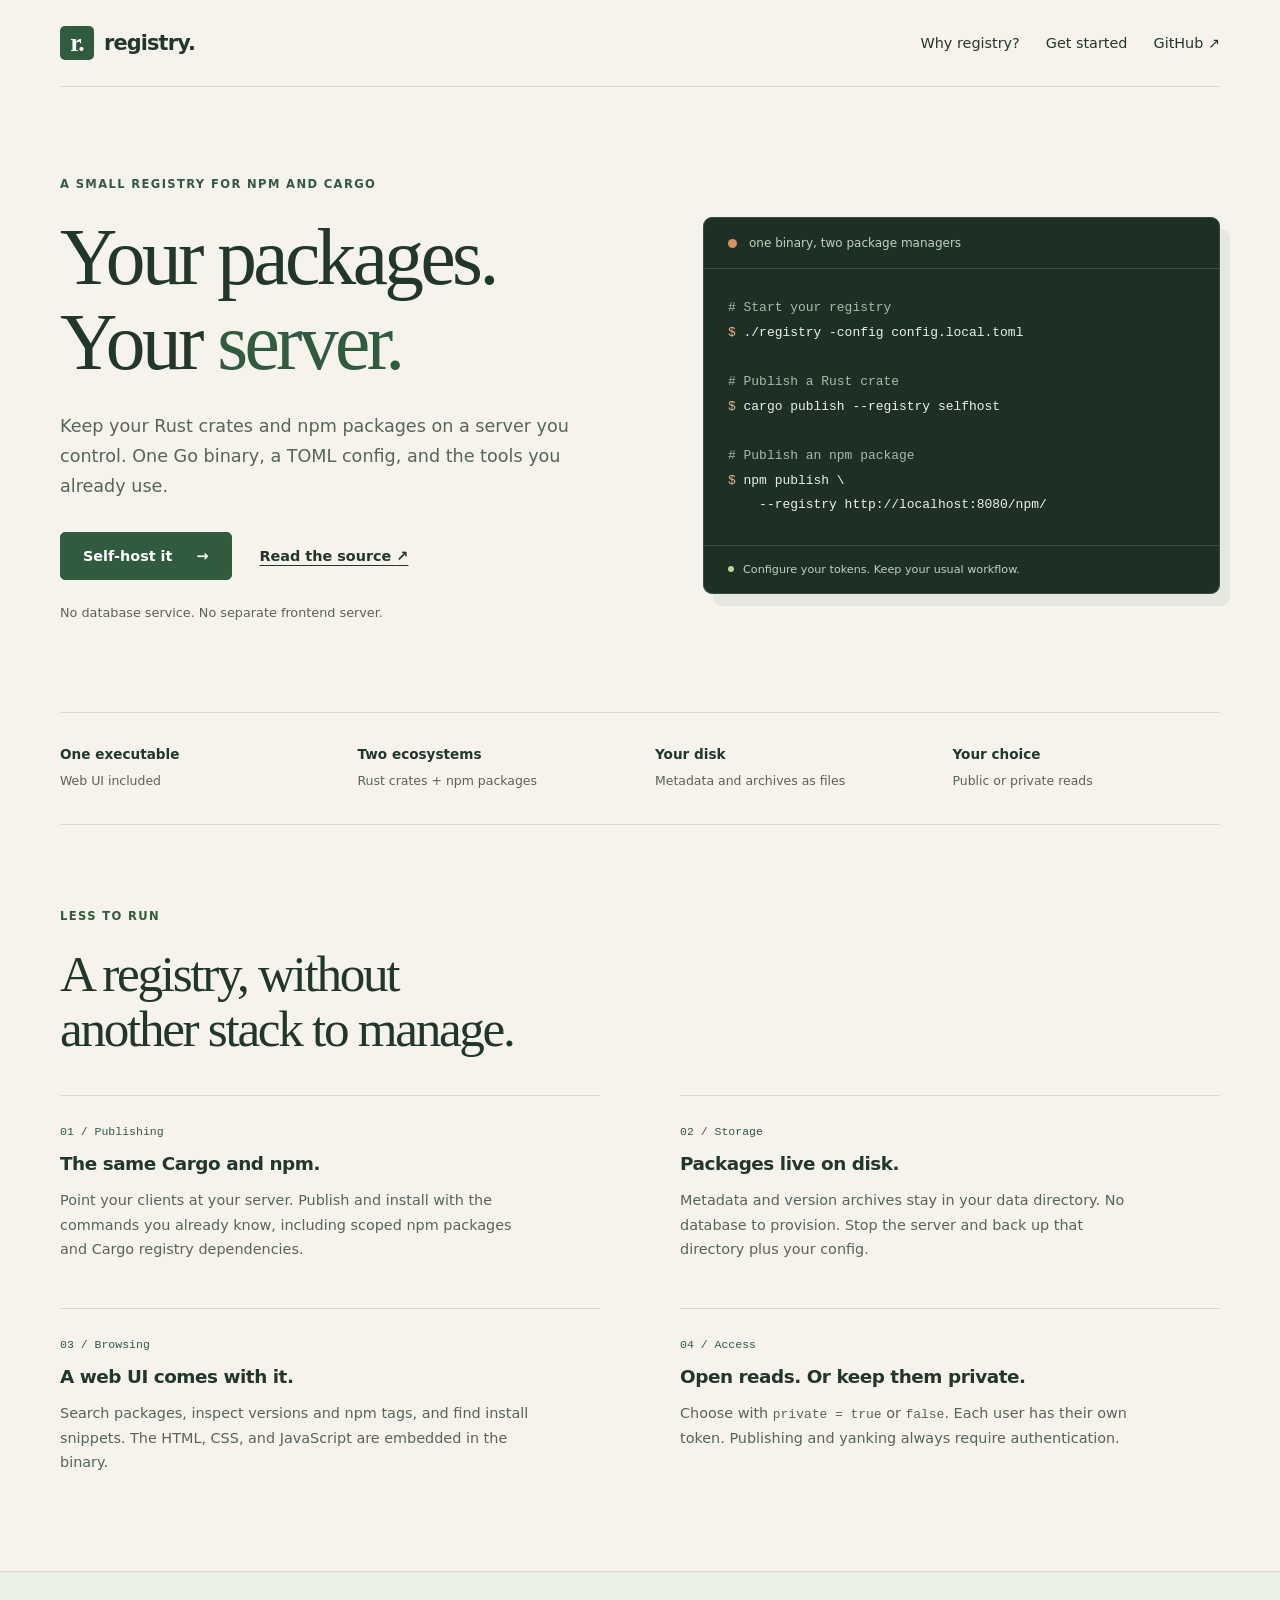
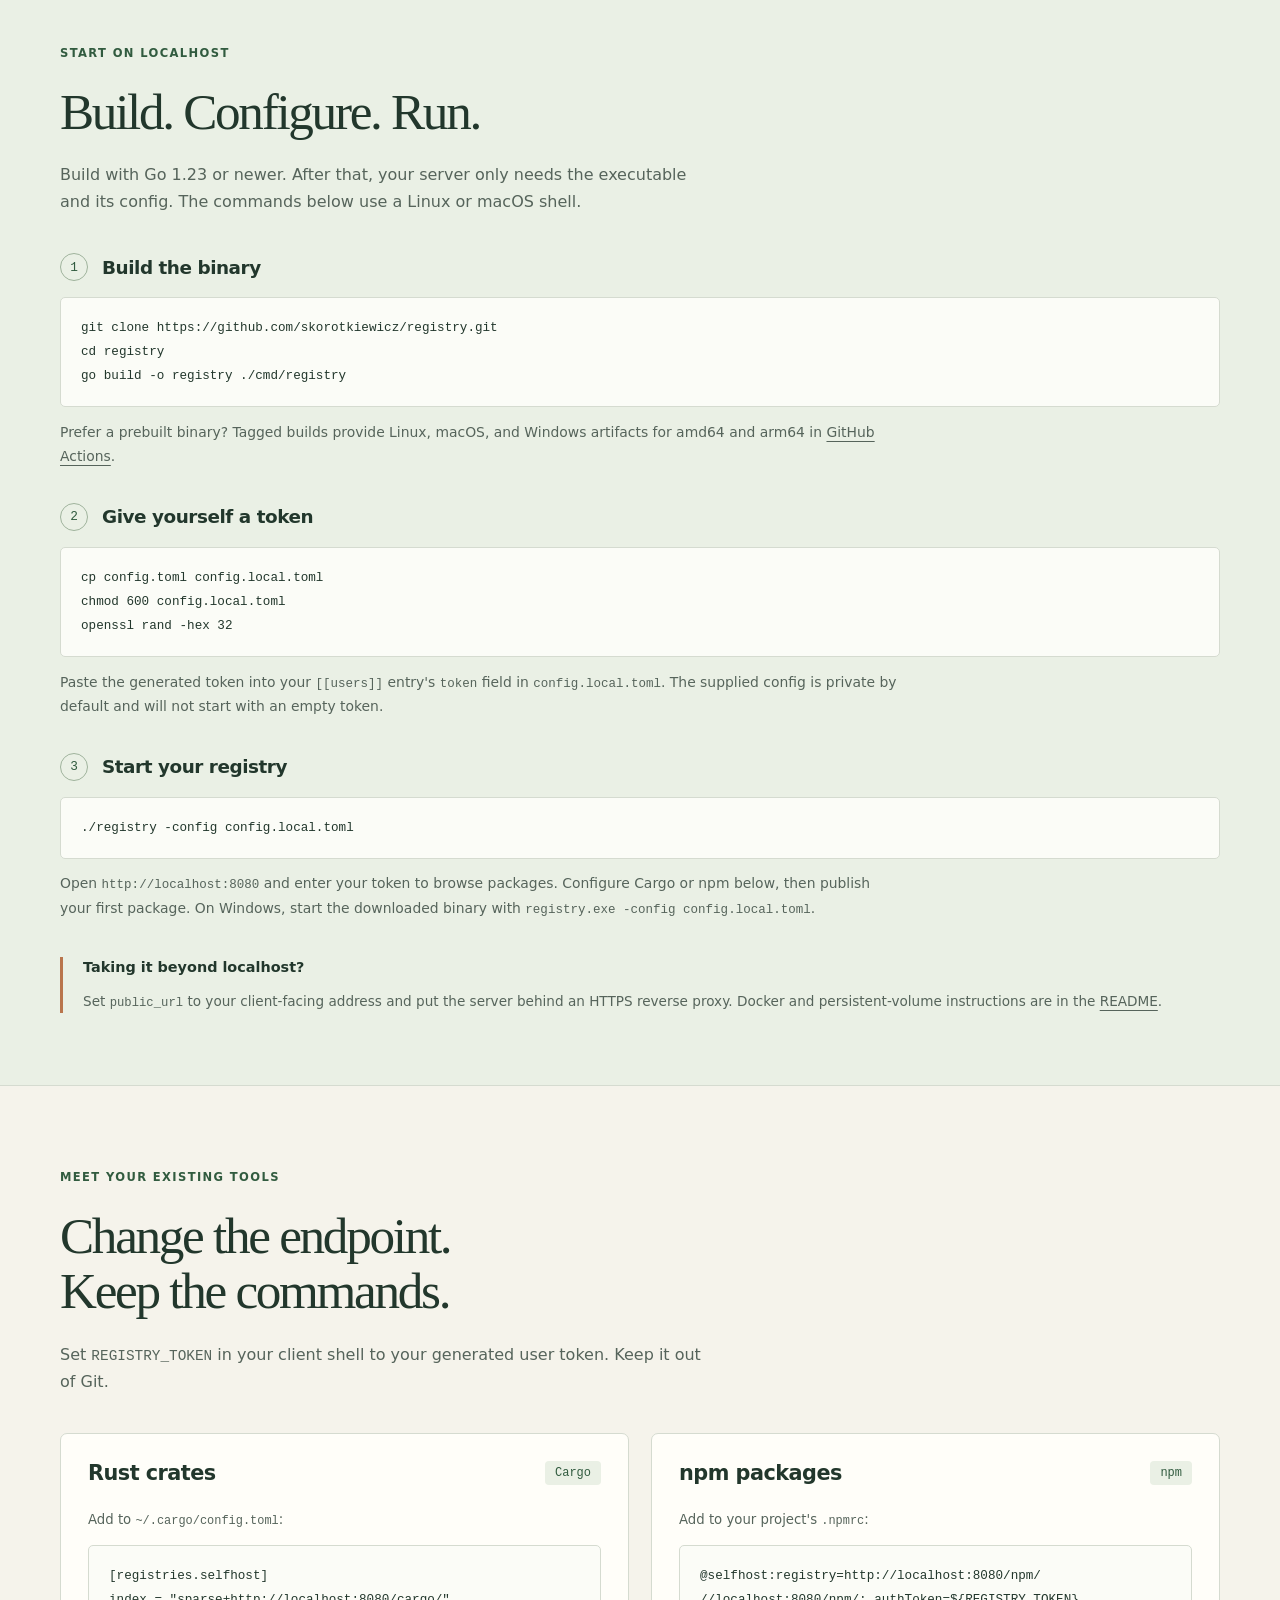
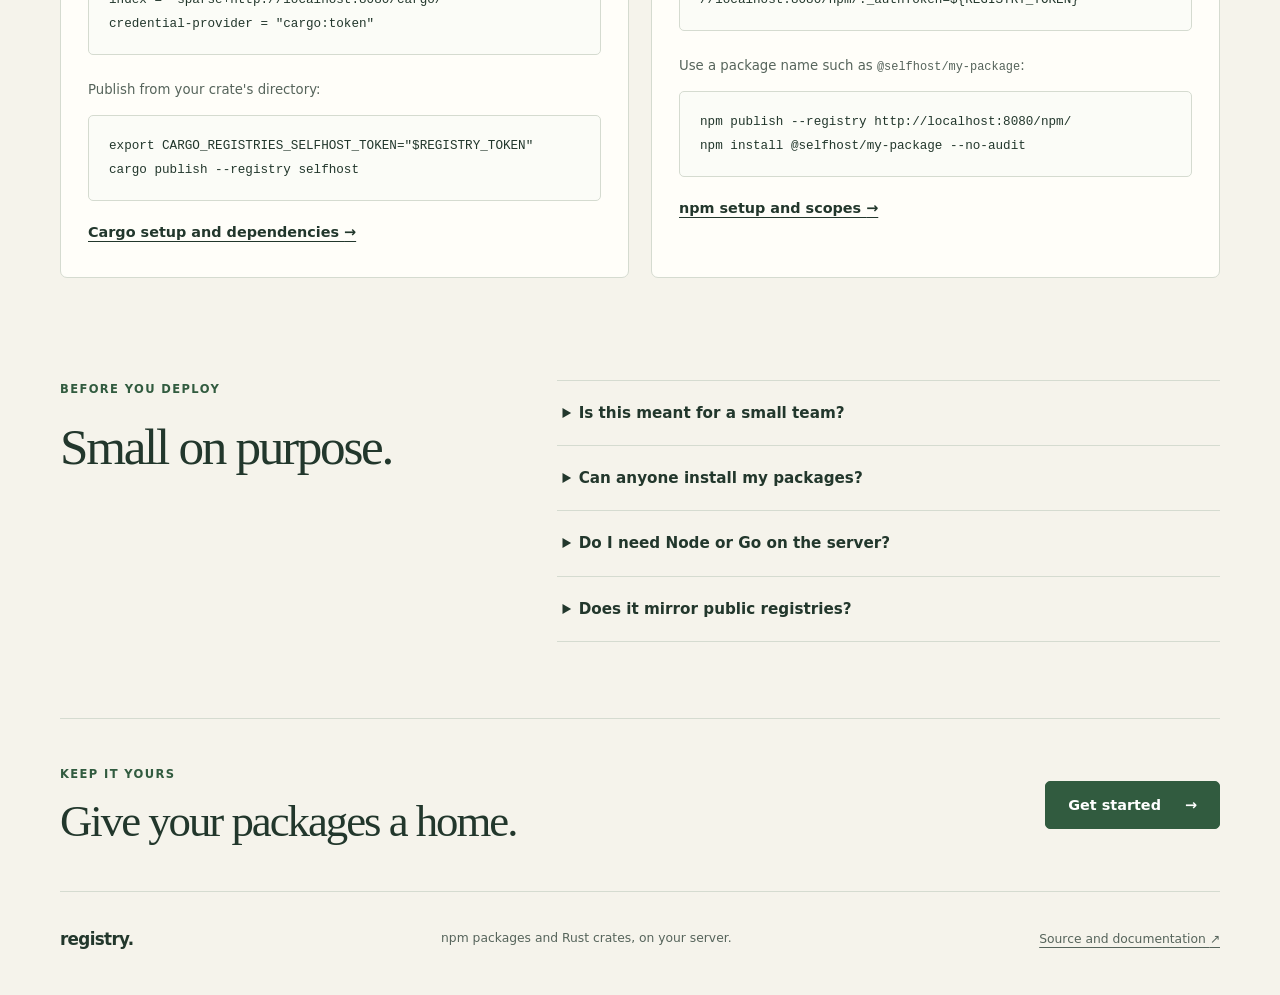
==== docs/index.html @ 7a724ca5 "Add documentation website Create a static HTML/CSS site for the registry project with a hero section" ====
<!doctype html>
<html lang="en">
<head>
  <meta charset="utf-8">
  <meta name="viewport" content="width=device-width, initial-scale=1">
  <meta name="description" content="Self-host Rust crates and npm packages with one Go binary. Use Cargo and npm, configure individual tokens, and browse your packages in the included web UI.">
  <meta name="theme-color" content="#f5f3eb">
  <title>registry. | Your packages, your server</title>
  <link rel="stylesheet" href="style.css">
</head>
<body>
  <a class="skip-link" href="#main">Skip to content</a>
  <header class="site-header wrap">
    <a class="wordmark" href="./" aria-label="Registry home"><span class="logo" aria-hidden="true">r.</span>registry.</a>
    <nav aria-label="Main navigation">
      <a href="#features">Why registry?</a>
      <a href="#start">Get started</a>
      <a href="https://github.com/skorotkiewicz/registry">GitHub <span aria-hidden="true">↗</span></a>
    </nav>
  </header>

  <main id="main">
    <section class="hero wrap" aria-labelledby="hero-title">
      <div class="hero-copy">
        <p class="eyebrow">A small registry for npm and Cargo</p>
        <h1 id="hero-title">Your packages.<br>Your <span>server.</span></h1>
        <p class="lead">Keep your Rust crates and npm packages on a server you control. One Go binary, a TOML config, and the tools you already use.</p>
        <div class="actions">
          <a class="button" href="#start">Self-host it <span aria-hidden="true">→</span></a>
          <a class="text-link" href="https://github.com/skorotkiewicz/registry">Read the source <span aria-hidden="true">↗</span></a>
        </div>
        <p class="hero-note">No database service. No separate frontend server.</p>
      </div>
      <div class="terminal" aria-label="Example registry startup and publish commands">
        <div class="terminal-bar"><span class="terminal-dot" aria-hidden="true"></span><span>one binary, two package managers</span></div>
        <pre><code><span class="comment"># Start your registry</span>
<span class="prompt">$</span> ./registry -config config.local.toml

<span class="comment"># Publish a Rust crate</span>
<span class="prompt">$</span> cargo publish --registry selfhost

<span class="comment"># Publish an npm package</span>
<span class="prompt">$</span> npm publish \
    --registry http://localhost:8080/npm/</code></pre>
        <div class="terminal-footer"><span class="status-dot" aria-hidden="true"></span>Configure your tokens. Keep your usual workflow.</div>
      </div>
    </section>

    <div class="facts wrap" aria-label="At a glance">
      <p><strong>One executable</strong><span>Web UI included</span></p>
      <p><strong>Two ecosystems</strong><span>Rust crates + npm packages</span></p>
      <p><strong>Your disk</strong><span>Metadata and archives as files</span></p>
      <p><strong>Your choice</strong><span>Public or private reads</span></p>
    </div>

    <section id="features" class="section wrap" aria-labelledby="features-title">
      <div class="section-heading">
        <p class="eyebrow">Less to run</p>
        <h2 id="features-title">A registry, without<br>another stack to manage.</h2>
      </div>
      <div class="feature-grid">
        <article>
          <span class="feature-label">01 / Publishing</span>
          <h3>The same Cargo and npm.</h3>
          <p>Point your clients at your server. Publish and install with the commands you already know, including scoped npm packages and Cargo registry dependencies.</p>
        </article>
        <article>
          <span class="feature-label">02 / Storage</span>
          <h3>Packages live on disk.</h3>
          <p>Metadata and version archives stay in your data directory. No database to provision. Stop the server and back up that directory plus your config.</p>
        </article>
        <article>
          <span class="feature-label">03 / Browsing</span>
          <h3>A web UI comes with it.</h3>
          <p>Search packages, inspect versions and npm tags, and find install snippets. The HTML, CSS, and JavaScript are embedded in the binary.</p>
        </article>
        <article>
          <span class="feature-label">04 / Access</span>
          <h3>Open reads. Or keep them private.</h3>
          <p>Choose with <code>private = true</code> or <code>false</code>. Each user has their own token. Publishing and yanking always require authentication.</p>
        </article>
      </div>
    </section>

    <section id="start" class="start-section" aria-labelledby="start-title">
      <div class="wrap">
        <div class="section-heading">
          <p class="eyebrow">Start on localhost</p>
          <h2 id="start-title">Build. Configure. Run.</h2>
          <p>Build with Go 1.23 or newer. After that, your server only needs the executable and its config. The commands below use a Linux or macOS shell.</p>
        </div>
        <ol class="steps">
          <li>
            <div class="step-heading"><span aria-hidden="true">1</span><h3>Build the binary</h3></div>
            <pre><code>git clone https://github.com/skorotkiewicz/registry.git
cd registry
go build -o registry ./cmd/registry</code></pre>
            <p>Prefer a prebuilt binary? Tagged builds provide Linux, macOS, and Windows artifacts for amd64 and arm64 in <a href="https://github.com/skorotkiewicz/registry/actions/workflows/build.yml">GitHub Actions</a>.</p>
          </li>
          <li>
            <div class="step-heading"><span aria-hidden="true">2</span><h3>Give yourself a token</h3></div>
            <pre><code>cp config.toml config.local.toml
chmod 600 config.local.toml
openssl rand -hex 32</code></pre>
            <p>Paste the generated token into your <code>[[users]]</code> entry's <code>token</code> field in <code>config.local.toml</code>. The supplied config is private by default and will not start with an empty token.</p>
          </li>
          <li>
            <div class="step-heading"><span aria-hidden="true">3</span><h3>Start your registry</h3></div>
            <pre><code>./registry -config config.local.toml</code></pre>
            <p>Open <code>http://localhost:8080</code> and enter your token to browse packages. Configure Cargo or npm below, then publish your first package. On Windows, start the downloaded binary with <code>registry.exe -config config.local.toml</code>.</p>
          </li>
        </ol>
        <aside class="hosting-note">
          <strong>Taking it beyond localhost?</strong>
          <p>Set <code>public_url</code> to your client-facing address and put the server behind an HTTPS reverse proxy. Docker and persistent-volume instructions are in the <a href="https://github.com/skorotkiewicz/registry#docker">README</a>.</p>
        </aside>
      </div>
    </section>

    <section class="section wrap" aria-labelledby="clients-title">
      <div class="section-heading">
        <p class="eyebrow">Meet your existing tools</p>
        <h2 id="clients-title">Change the endpoint.<br>Keep the commands.</h2>
        <p>Set <code>REGISTRY_TOKEN</code> in your client shell to your generated user token. Keep it out of Git.</p>
      </div>
      <div class="client-grid">
        <article class="client">
          <div class="client-heading"><h3>Rust crates</h3><span class="pill">Cargo</span></div>
          <p>Add to <code>~/.cargo/config.toml</code>:</p>
          <pre><code>[registries.selfhost]
index = "sparse+http://localhost:8080/cargo/"
credential-provider = "cargo:token"</code></pre>
          <p>Publish from your crate's directory:</p>
          <pre><code>export CARGO_REGISTRIES_SELFHOST_TOKEN="$REGISTRY_TOKEN"
cargo publish --registry selfhost</code></pre>
          <a class="text-link" href="https://github.com/skorotkiewicz/registry#cargo">Cargo setup and dependencies <span aria-hidden="true">→</span></a>
        </article>
        <article class="client">
          <div class="client-heading"><h3>npm packages</h3><span class="pill">npm</span></div>
          <p>Add to your project's <code>.npmrc</code>:</p>
          <pre><code>@selfhost:registry=http://localhost:8080/npm/
//localhost:8080/npm/:_authToken=${REGISTRY_TOKEN}</code></pre>
          <p>Use a package name such as <code>@selfhost/my-package</code>:</p>
          <pre><code>npm publish --registry http://localhost:8080/npm/
npm install @selfhost/my-package --no-audit</code></pre>
          <a class="text-link" href="https://github.com/skorotkiewicz/registry#npm">npm setup and scopes <span aria-hidden="true">→</span></a>
        </article>
      </div>
    </section>

    <section class="faq-section wrap" aria-labelledby="faq-title">
      <div class="section-heading">
        <p class="eyebrow">Before you deploy</p>
        <h2 id="faq-title">Small on purpose.</h2>
      </div>
      <div class="faq">
        <details>
          <summary>Is this meant for a small team?</summary>
          <p>Yes. It runs as one process with disk storage and a shared request lock. It is built for individuals and small teams, not high-throughput public hosting. All configured users have the same publishing permissions, so give tokens only to people you trust.</p>
        </details>
        <details>
          <summary>Can anyone install my packages?</summary>
          <p>With <code>private = false</code>, anyone can browse and download. With <code>private = true</code>, readers need a configured user's token. Both modes require a token for publishing and yanking.</p>
        </details>
        <details>
          <summary>Do I need Node or Go on the server?</summary>
          <p>No. Go is needed only if you build from source. The compiled executable includes the web UI. Cargo and npm are needed on the machines that publish or install packages, not on the registry server.</p>
        </details>
        <details>
          <summary>Does it mirror public registries?</summary>
          <p>No. It hosts packages you publish yourself. There is no upstream proxy, user registration, npm audit service, or per-package ownership system. The <a href="https://github.com/skorotkiewicz/registry#storage-and-limits">README lists the supported behavior and limits</a>.</p>
        </details>
      </div>
    </section>

    <section class="closing wrap" aria-labelledby="closing-title">
      <div><p class="eyebrow">Keep it yours</p><h2 id="closing-title">Give your packages a home.</h2></div>
      <a class="button" href="#start">Get started <span aria-hidden="true">→</span></a>
    </section>
  </main>

  <footer class="site-footer wrap">
    <a class="wordmark" href="./">registry.</a>
    <p>npm packages and Rust crates, on your server.</p>
    <a href="https://github.com/skorotkiewicz/registry">Source and documentation <span aria-hidden="true">↗</span></a>
  </footer>
</body>
</html>
---- docs/style.css ----
:root {
  color-scheme: light;
  --paper: #f5f3eb;
  --ink: #22372c;
  --muted: #56645b;
  --line: #d5dbd0;
  --green: #315b3f;
  --orange: #a94722;
  font-family: system-ui, -apple-system, sans-serif;
  color: var(--ink);
  background: var(--paper);
}
* { box-sizing: border-box; }
body { margin: 0; }
a { color: inherit; text-underline-offset: 4px; }
a:hover { color: var(--orange); }
a:focus-visible, summary:focus-visible { outline: 3px solid var(--orange); outline-offset: 5px; }
.wrap { width: min(1160px, calc(100% - 64px)); margin-inline: auto; }
.skip-link { position: absolute; left: 16px; top: -100px; padding: 14px; background: var(--paper); z-index: 2; }
.skip-link:focus { top: 16px; }
.site-header { display: flex; justify-content: space-between; align-items: center; gap: 24px; padding-block: 26px; border-bottom: 1px solid var(--line); }
.wordmark { display: inline-flex; align-items: center; gap: 10px; font-weight: 750; font-size: 1.3rem; letter-spacing: -0.04em; text-decoration: none; }
.logo { display: grid; place-items: center; width: 34px; height: 34px; background: var(--green); color: white; border-radius: 5px; font-family: Georgia, serif; font-size: 1.6rem; }
nav { display: flex; flex-wrap: wrap; gap: 26px; font-size: 0.9rem; }
nav a { padding-block: 8px; text-decoration: none; }
.hero { display: grid; grid-template-columns: 1.12fr 1fr; align-items: center; gap: 64px; padding-block: 88px 76px; }
.eyebrow { color: var(--green); font-size: 0.72rem; text-transform: uppercase; letter-spacing: 0.12em; font-weight: 700; margin: 0 0 20px; }
h1, h2 { font-family: Georgia, 'Times New Roman', serif; font-weight: 400; letter-spacing: -0.045em; line-height: 1.08; }
h1 { font-size: clamp(3.5rem, 6.2vw, 5.5rem); margin: 0 0 26px; }
h1 span { color: var(--green); }
h2 { font-size: clamp(2.2rem, 4vw, 3.4rem); margin: 0 0 22px; }
h3 { font-size: 1.15rem; letter-spacing: -0.025em; margin: 14px 0; }
p { line-height: 1.7; }
.lead { color: var(--muted); font-size: 1.1rem; max-width: 510px; }
.actions { display: flex; align-items: center; flex-wrap: wrap; gap: 28px; margin-top: 30px; }
.button { display: inline-flex; gap: 24px; align-items: center; justify-content: center; background: var(--green); color: white; border: 1px solid var(--green); border-radius: 5px; min-height: 48px; padding: 13px 22px; text-decoration: none; font-weight: 600; font-size: 0.9rem; }
.button:hover { background: #254831; color: white; }
.text-link { font-size: 0.9rem; font-weight: 600; }
.hero-note { color: var(--muted); font-size: 0.8rem; margin-top: 22px; }
.terminal { min-width: 0; border: 1px solid #344d3e; border-radius: 9px; background: #1e3026; color: #edf2e8; box-shadow: 10px 12px 0 #e5e8dc; }
.terminal-bar { display: flex; align-items: center; gap: 12px; padding: 18px 24px; border-bottom: 1px solid #3c4d40; font-size: 0.75rem; color: #c3d0be; }
.terminal-dot { width: 9px; height: 9px; border-radius: 50%; background: #d79262; }
pre, code { font-family: ui-monospace, SFMono-Regular, Consolas, monospace; }
pre { min-width: 0; border: 1px solid var(--line); background: #fbfcf7; border-radius: 5px; padding: 18px 20px; font-size: 0.79rem; line-height: 1.9; white-space: pre-wrap; overflow-wrap: anywhere; }
code { font-size: 0.9em; }
pre code { font-size: inherit; }
.terminal pre { margin: 0; background: transparent; border: 0; padding: 27px 24px; font-size: 0.81rem; }
.comment { color: #a9baa5; }
.prompt { color: #e9b387; }
.terminal-footer { display: flex; align-items: center; gap: 9px; padding: 17px 24px; border-top: 1px solid #3c4d40; color: #c3d0be; font-size: 0.7rem; }
.status-dot { width: 6px; height: 6px; border-radius: 50%; background: #bed39c; flex-shrink: 0; }
.facts { display: grid; grid-template-columns: repeat(4, 1fr); padding-block: 30px; border-block: 1px solid var(--line); gap: 30px; }
.facts p { margin: 0; }
.facts strong { display: block; font-size: 0.85rem; }
.facts span { color: var(--muted); font-size: 0.78rem; }
.section { padding-block: 82px; }
.section-heading { margin-bottom: 38px; max-width: 650px; }
.section-heading > p:not(.eyebrow) { color: var(--muted); }
.feature-grid { display: grid; grid-template-columns: repeat(2, minmax(0, 1fr)); column-gap: 80px; row-gap: 32px; }
.feature-grid article { padding-top: 24px; border-top: 1px solid var(--line); }
.feature-label { font: 0.72rem ui-monospace, monospace; color: var(--green); }
.feature-grid p { max-width: 470px; color: var(--muted); font-size: 0.9rem; }
.start-section { padding-block: 72px; background: #eaf0e5; border-block: 1px solid var(--line); }
.steps { list-style: none; padding: 0; margin: 0; }
.steps li + li { margin-top: 34px; }
.step-heading { display: flex; align-items: center; gap: 14px; }
.step-heading > span { display: grid; place-items: center; width: 28px; height: 28px; border: 1px solid #9fb39c; border-radius: 50%; font: 0.8rem ui-monospace, monospace; color: var(--green); }
.step-heading h3 { margin: 0; }
.steps pre { margin-block: 16px 12px; }
.steps p { font-size: 0.87rem; color: var(--muted); max-width: 840px; }
.hosting-note { border-left: 3px solid #b9754c; padding-left: 20px; margin-top: 36px; }
.hosting-note strong { font-size: 0.9rem; }
.hosting-note p { margin-bottom: 0; color: var(--muted); font-size: 0.85rem; }
.client-grid { display: grid; grid-template-columns: repeat(2, minmax(0, 1fr)); gap: 22px; }
.client { min-width: 0; padding: 27px; border: 1px solid var(--line); border-radius: 7px; background: #fffef9; }
.client-heading { display: flex; align-items: center; justify-content: space-between; gap: 20px; }
.client-heading h3 { font-size: 1.3rem; margin: 0; }
.pill { padding: 5px 10px; border-radius: 4px; background: #eaf0e5; color: var(--green); font: 0.75rem ui-monospace, monospace; }
.client p { color: var(--muted); font-size: 0.83rem; margin-top: 24px; }
.client .text-link { display: inline-block; padding-block: 10px; }
.faq-section { display: grid; grid-template-columns: 0.9fr 1.4fr; gap: 70px; padding-block: 20px 76px; }
.faq details { border-top: 1px solid var(--line); }
.faq details:last-child { border-bottom: 1px solid var(--line); }
summary { cursor: pointer; font-size: 0.95rem; font-weight: 600; padding: 20px 6px; line-height: 1.6; }
.faq details p { margin: 0 6px 22px; color: var(--muted); font-size: 0.86rem; }
.closing { display: flex; align-items: center; justify-content: space-between; gap: 40px; padding-block: 46px; border-top: 1px solid var(--line); }
.closing .eyebrow { margin-bottom: 12px; }
.closing h2 { font-size: clamp(2rem, 3.5vw, 3rem); margin: 0; }
.site-footer { display: flex; align-items: center; flex-wrap: wrap; justify-content: space-between; gap: 18px; border-top: 1px solid var(--line); padding-block: 24px 36px; }
.site-footer p, .site-footer > a:last-child { color: var(--muted); font-size: 0.77rem; }
.site-footer .wordmark { font-size: 1.05rem; }
@media (max-width: 950px) {
  .hero { gap: 32px; }
  .feature-grid { column-gap: 40px; }
  .faq-section { gap: 32px; grid-template-columns: 1fr 1.6fr; }
}
@media (max-width: 760px) {
  .wrap { width: calc(100% - 40px); }
  .site-header { flex-wrap: wrap; gap: 14px; padding-block: 20px; }
  nav { gap: 20px; font-size: 0.82rem; }
  .hero { grid-template-columns: 1fr; padding-block: 50px; gap: 32px; }
  h1 { font-size: clamp(3.2rem, 10vw, 4.7rem); }
  .terminal { box-shadow: 6px 7px 0 #e5e8dc; }
  .facts { grid-template-columns: repeat(2, 1fr); gap: 22px; }
  .feature-grid, .client-grid, .faq-section { grid-template-columns: 1fr; }
  .section { padding-block: 56px; }
  .start-section { padding-block: 50px; }
  .section-heading { margin-bottom: 28px; }
  .client { padding: 20px; }
  .faq-section { padding-block: 4px 50px; gap: 0; }
  .closing { flex-direction: column; align-items: start; gap: 24px; }
  .site-footer { align-items: start; flex-direction: column; gap: 8px; }
  .site-footer p { margin: 0; }
}
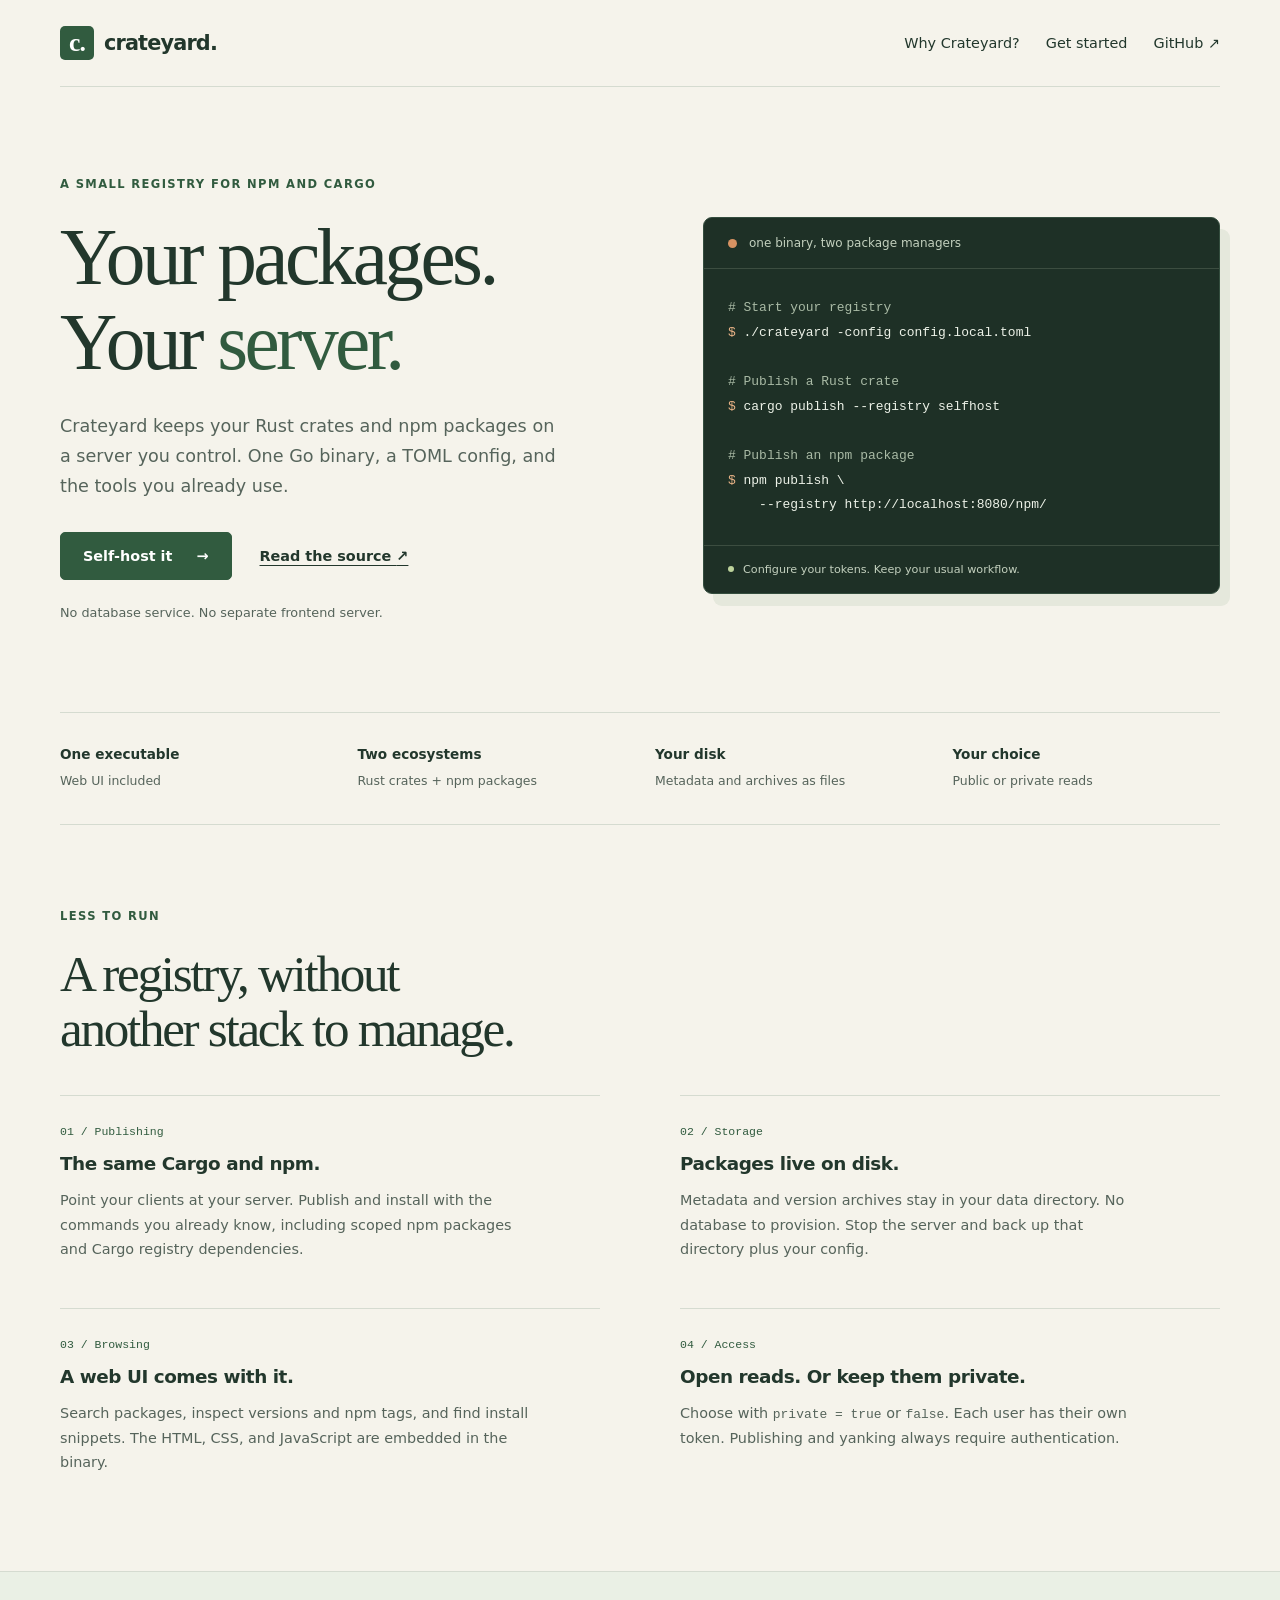
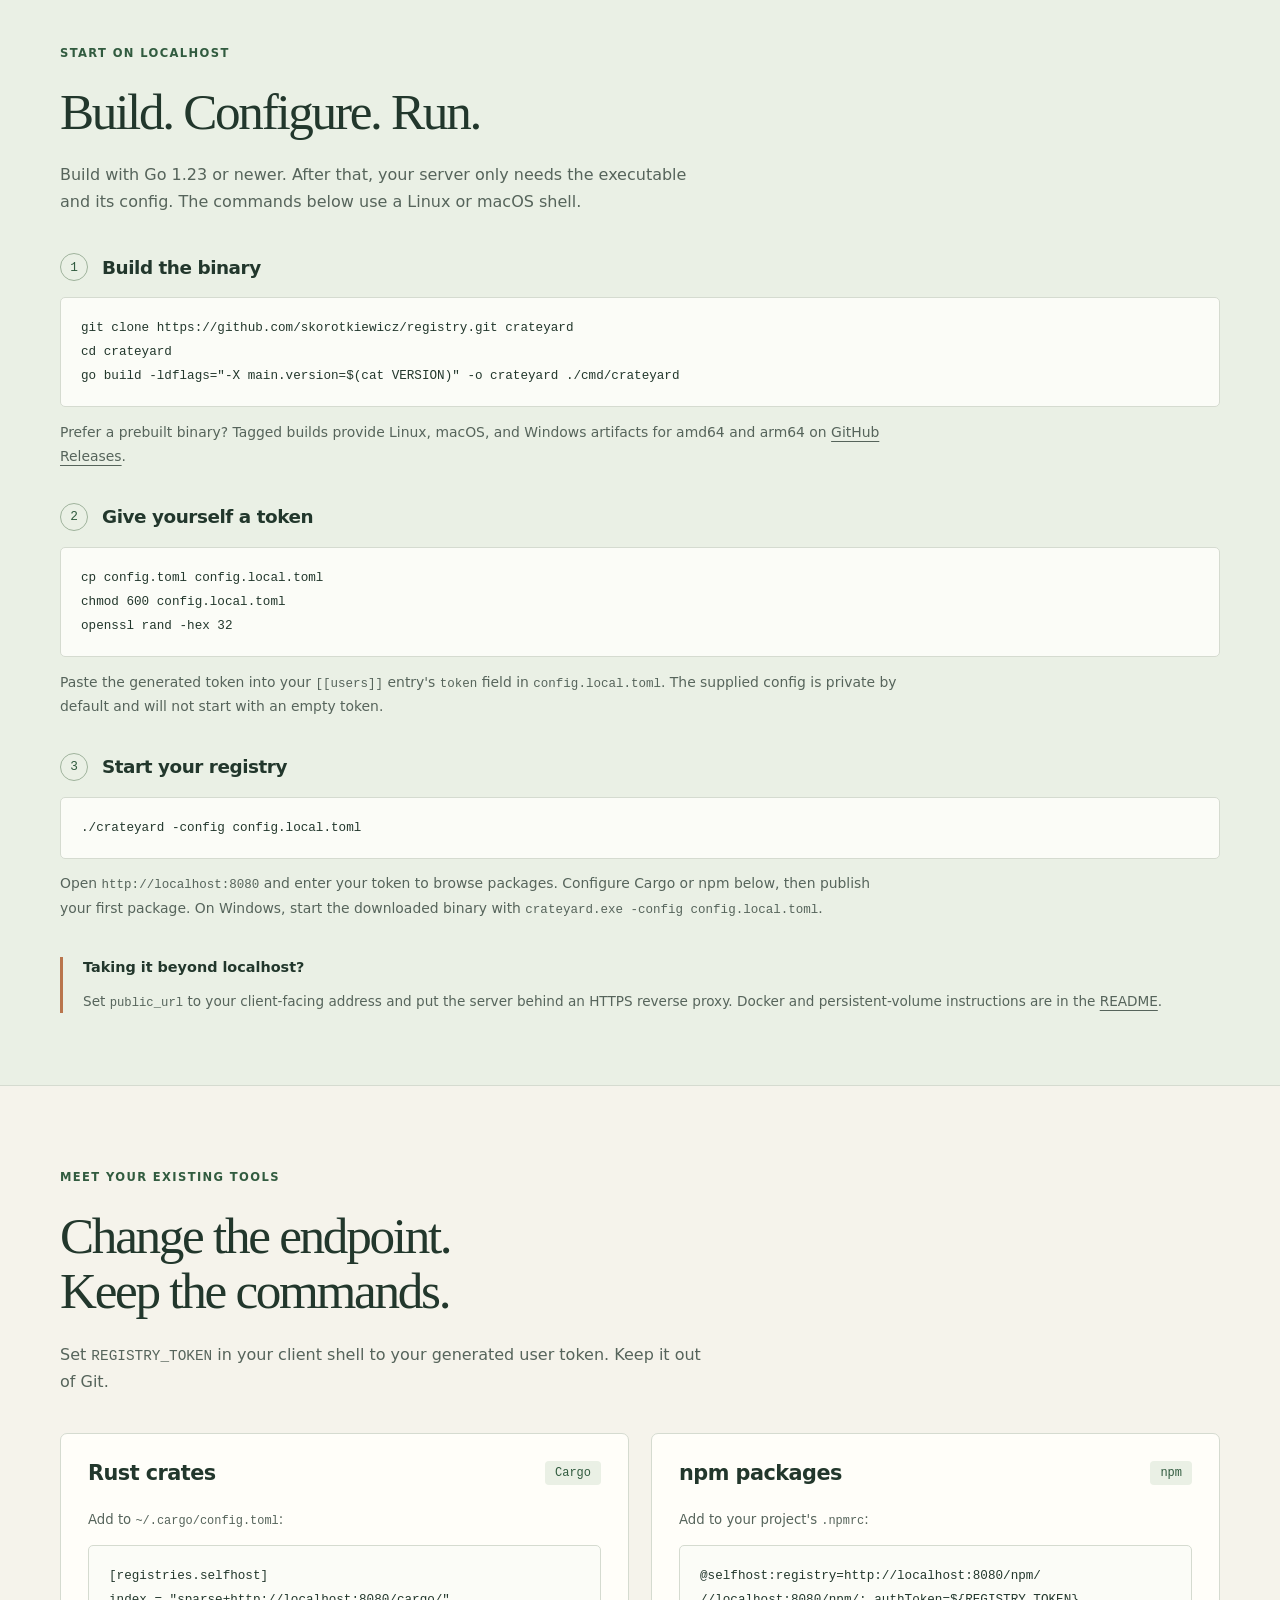
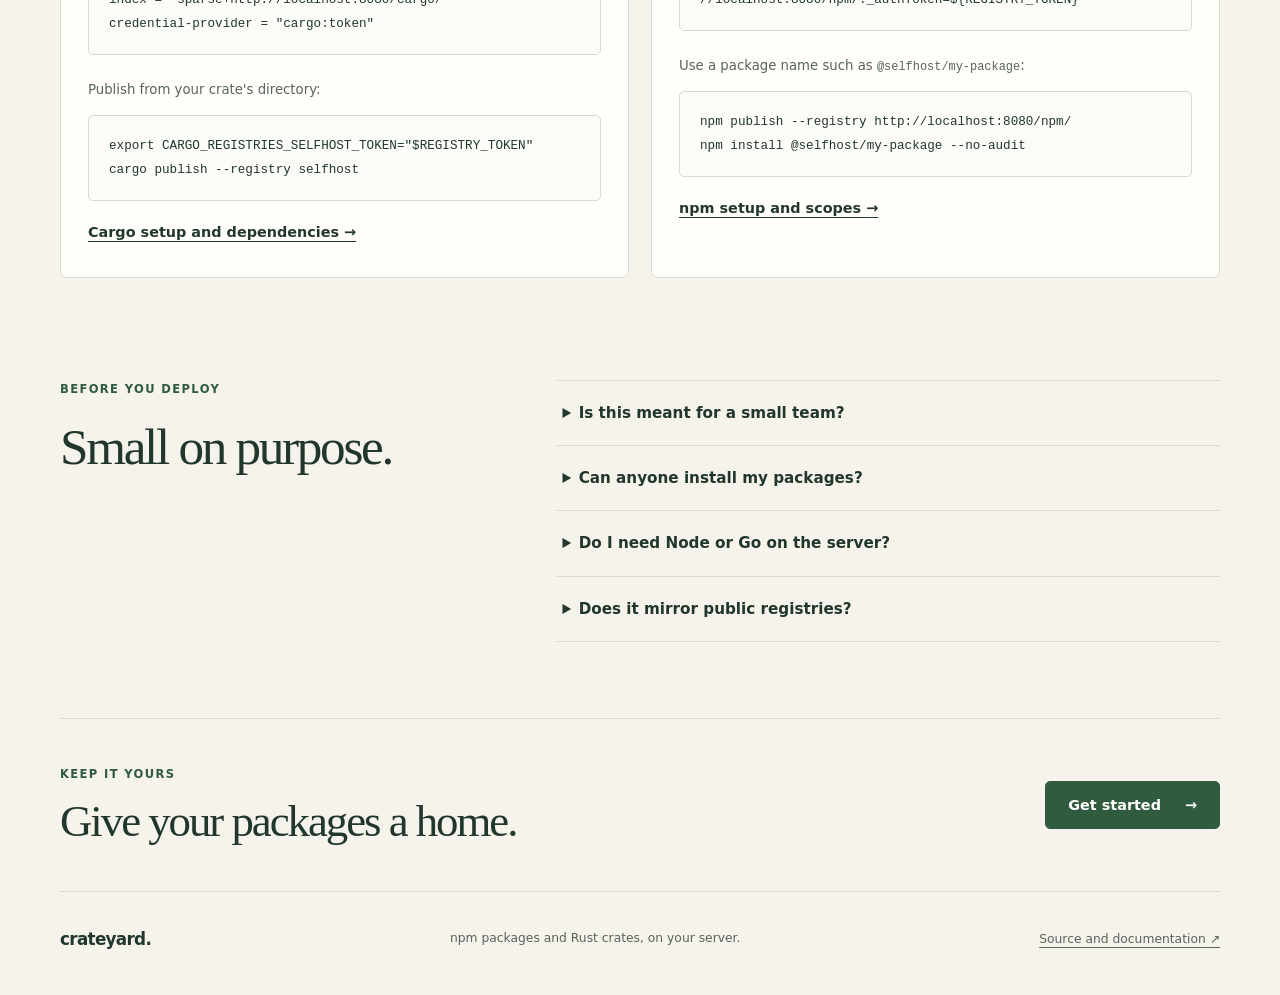
==== commit bcd85b12: "Rename repository from registry to crateyard - Rename cmd/registry to cmd/crateyard - Rename go.mod " ====
--- a/docs/index.html
+++ b/docs/index.html
@@ -5,15 +5,15 @@
   <meta name="viewport" content="width=device-width, initial-scale=1">
   <meta name="description" content="Self-host Rust crates and npm packages with one Go binary. Use Cargo and npm, configure individual tokens, and browse your packages in the included web UI.">
   <meta name="theme-color" content="#f5f3eb">
-  <title>registry. | Your packages, your server</title>
+  <title>Crateyard | Your packages, your server</title>
   <link rel="stylesheet" href="style.css">
 </head>
 <body>
   <a class="skip-link" href="#main">Skip to content</a>
   <header class="site-header wrap">
-    <a class="wordmark" href="./" aria-label="Registry home"><span class="logo" aria-hidden="true">r.</span>registry.</a>
+    <a class="wordmark" href="./" aria-label="Crateyard home"><span class="logo" aria-hidden="true">c.</span>crateyard.</a>
     <nav aria-label="Main navigation">
-      <a href="#features">Why registry?</a>
+      <a href="#features">Why Crateyard?</a>
       <a href="#start">Get started</a>
       <a href="https://github.com/skorotkiewicz/registry">GitHub <span aria-hidden="true">↗</span></a>
     </nav>
@@ -24,7 +24,7 @@
       <div class="hero-copy">
         <p class="eyebrow">A small registry for npm and Cargo</p>
         <h1 id="hero-title">Your packages.<br>Your <span>server.</span></h1>
-        <p class="lead">Keep your Rust crates and npm packages on a server you control. One Go binary, a TOML config, and the tools you already use.</p>
+        <p class="lead">Crateyard keeps your Rust crates and npm packages on a server you control. One Go binary, a TOML config, and the tools you already use.</p>
         <div class="actions">
           <a class="button" href="#start">Self-host it <span aria-hidden="true">→</span></a>
           <a class="text-link" href="https://github.com/skorotkiewicz/registry">Read the source <span aria-hidden="true">↗</span></a>
@@ -34,7 +34,7 @@
       <div class="terminal" aria-label="Example registry startup and publish commands">
         <div class="terminal-bar"><span class="terminal-dot" aria-hidden="true"></span><span>one binary, two package managers</span></div>
         <pre><code><span class="comment"># Start your registry</span>
-<span class="prompt">$</span> ./registry -config config.local.toml
+<span class="prompt">$</span> ./crateyard -config config.local.toml
 
 <span class="comment"># Publish a Rust crate</span>
 <span class="prompt">$</span> cargo publish --registry selfhost
@@ -92,10 +92,10 @@
         <ol class="steps">
           <li>
             <div class="step-heading"><span aria-hidden="true">1</span><h3>Build the binary</h3></div>
-            <pre><code>git clone https://github.com/skorotkiewicz/registry.git
-cd registry
-go build -o registry ./cmd/registry</code></pre>
-            <p>Prefer a prebuilt binary? Tagged builds provide Linux, macOS, and Windows artifacts for amd64 and arm64 in <a href="https://github.com/skorotkiewicz/registry/actions/workflows/build.yml">GitHub Actions</a>.</p>
+            <pre><code>git clone https://github.com/skorotkiewicz/registry.git crateyard
+cd crateyard
+go build -ldflags="-X main.version=$(cat VERSION)" -o crateyard ./cmd/crateyard</code></pre>
+            <p>Prefer a prebuilt binary? Tagged builds provide Linux, macOS, and Windows artifacts for amd64 and arm64 on <a href="https://github.com/skorotkiewicz/registry/releases">GitHub Releases</a>.</p>
           </li>
           <li>
             <div class="step-heading"><span aria-hidden="true">2</span><h3>Give yourself a token</h3></div>
@@ -106,8 +106,8 @@
           </li>
           <li>
             <div class="step-heading"><span aria-hidden="true">3</span><h3>Start your registry</h3></div>
-            <pre><code>./registry -config config.local.toml</code></pre>
-            <p>Open <code>http://localhost:8080</code> and enter your token to browse packages. Configure Cargo or npm below, then publish your first package. On Windows, start the downloaded binary with <code>registry.exe -config config.local.toml</code>.</p>
+            <pre><code>./crateyard -config config.local.toml</code></pre>
+            <p>Open <code>http://localhost:8080</code> and enter your token to browse packages. Configure Cargo or npm below, then publish your first package. On Windows, start the downloaded binary with <code>crateyard.exe -config config.local.toml</code>.</p>
           </li>
         </ol>
         <aside class="hosting-note">
@@ -180,7 +180,7 @@
   </main>
 
   <footer class="site-footer wrap">
-    <a class="wordmark" href="./">registry.</a>
+    <a class="wordmark" href="./">crateyard.</a>
     <p>npm packages and Rust crates, on your server.</p>
     <a href="https://github.com/skorotkiewicz/registry">Source and documentation <span aria-hidden="true">↗</span></a>
   </footer>
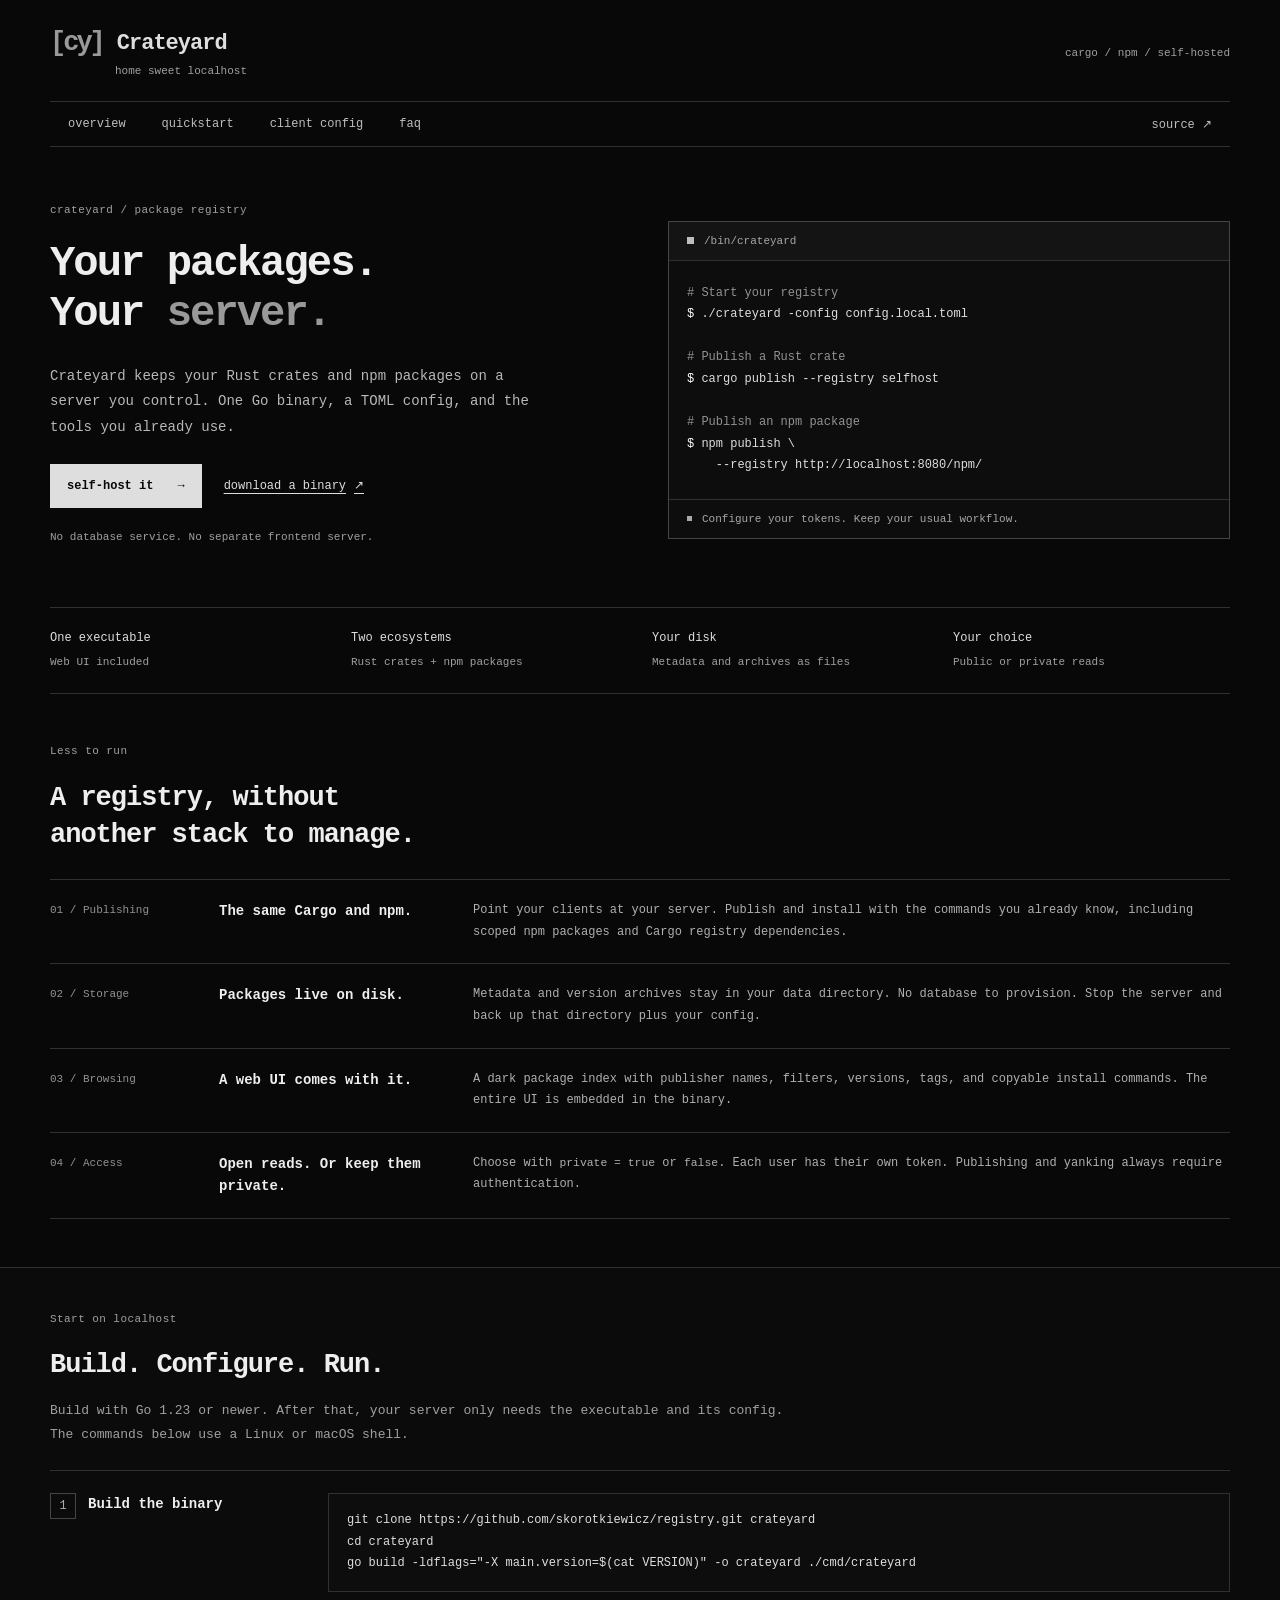
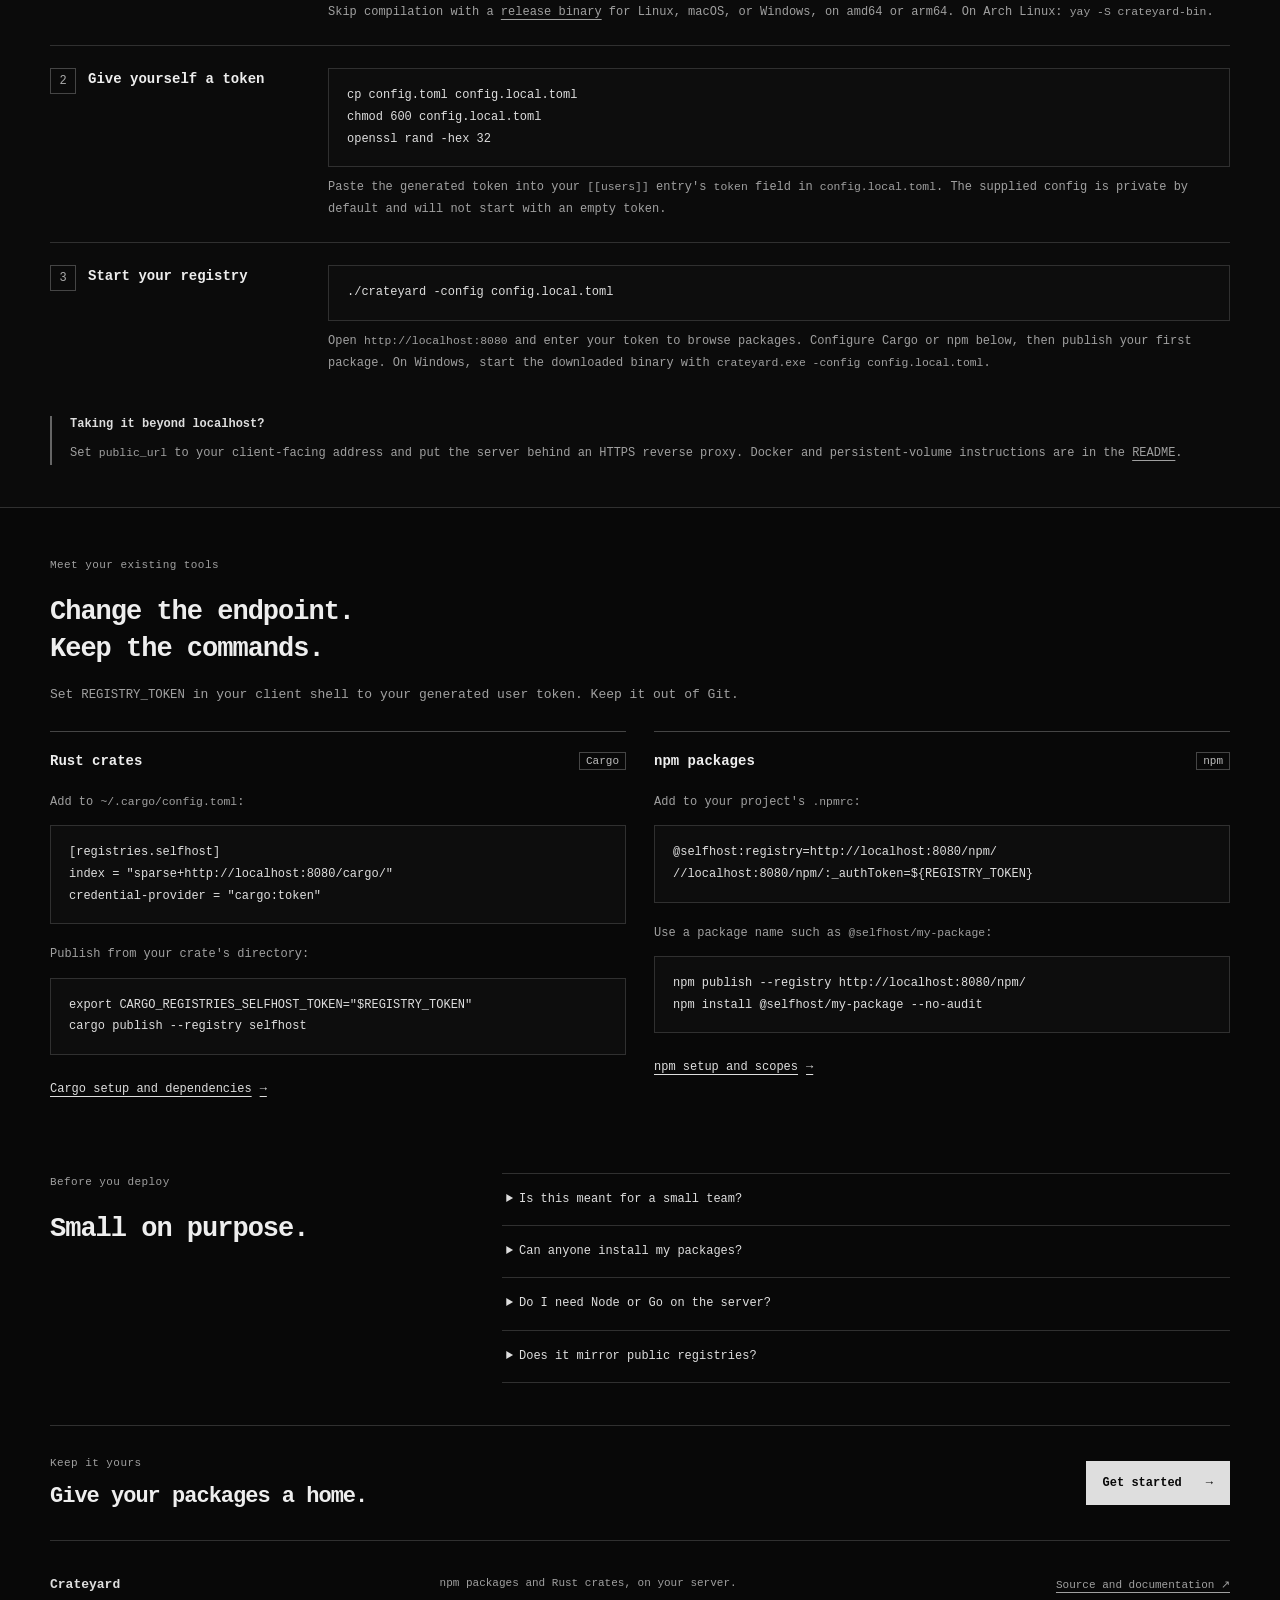
==== commit 9625353e: "Refactor docs to dark theme and semantic HTML structure Update color scheme from light to dark, reor" ====
--- a/docs/index.html
+++ b/docs/index.html
@@ -4,35 +4,41 @@
   <meta charset="utf-8">
   <meta name="viewport" content="width=device-width, initial-scale=1">
   <meta name="description" content="Self-host Rust crates and npm packages with one Go binary. Use Cargo and npm, configure individual tokens, and browse your packages in the included web UI.">
-  <meta name="theme-color" content="#f5f3eb">
+  <meta name="theme-color" content="#080808">
   <title>Crateyard | Your packages, your server</title>
   <link rel="stylesheet" href="style.css">
 </head>
 <body>
   <a class="skip-link" href="#main">Skip to content</a>
   <header class="site-header wrap">
-    <a class="wordmark" href="./" aria-label="Crateyard home"><span class="logo" aria-hidden="true">c.</span>crateyard.</a>
-    <nav aria-label="Main navigation">
-      <a href="#features">Why Crateyard?</a>
-      <a href="#start">Get started</a>
-      <a href="https://github.com/skorotkiewicz/registry">GitHub <span aria-hidden="true">↗</span></a>
-    </nav>
+    <div class="identity">
+      <a class="wordmark" href="./" aria-label="Crateyard home"><span class="logo" aria-hidden="true">[cy]</span>Crateyard</a>
+      <span class="header-note">home sweet localhost</span>
+    </div>
+    <span class="header-meta">cargo / npm / self-hosted</span>
   </header>
+  <nav class="site-nav wrap" aria-label="Main navigation">
+    <a href="#features">overview</a>
+    <a href="#start">quickstart</a>
+    <a href="#clients">client config</a>
+    <a href="#faq">faq</a>
+    <a href="https://github.com/skorotkiewicz/registry">source ↗</a>
+  </nav>
 
   <main id="main">
     <section class="hero wrap" aria-labelledby="hero-title">
       <div class="hero-copy">
-        <p class="eyebrow">A small registry for npm and Cargo</p>
+        <p class="eyebrow">crateyard / package registry</p>
         <h1 id="hero-title">Your packages.<br>Your <span>server.</span></h1>
         <p class="lead">Crateyard keeps your Rust crates and npm packages on a server you control. One Go binary, a TOML config, and the tools you already use.</p>
         <div class="actions">
-          <a class="button" href="#start">Self-host it <span aria-hidden="true">→</span></a>
-          <a class="text-link" href="https://github.com/skorotkiewicz/registry">Read the source <span aria-hidden="true">↗</span></a>
+          <a class="button" href="#start">self-host it <span aria-hidden="true">→</span></a>
+          <a class="text-link" href="https://github.com/skorotkiewicz/registry/releases">download a binary <span aria-hidden="true">↗</span></a>
         </div>
         <p class="hero-note">No database service. No separate frontend server.</p>
       </div>
       <div class="terminal" aria-label="Example registry startup and publish commands">
-        <div class="terminal-bar"><span class="terminal-dot" aria-hidden="true"></span><span>one binary, two package managers</span></div>
+        <div class="terminal-bar"><span class="terminal-dot" aria-hidden="true"></span><span>/bin/crateyard</span></div>
         <pre><code><span class="comment"># Start your registry</span>
 <span class="prompt">$</span> ./crateyard -config config.local.toml
 
@@ -72,7 +78,7 @@
         <article>
           <span class="feature-label">03 / Browsing</span>
           <h3>A web UI comes with it.</h3>
-          <p>Search packages, inspect versions and npm tags, and find install snippets. The HTML, CSS, and JavaScript are embedded in the binary.</p>
+          <p>A dark package index with publisher names, filters, versions, tags, and copyable install commands. The entire UI is embedded in the binary.</p>
         </article>
         <article>
           <span class="feature-label">04 / Access</span>
@@ -95,7 +101,7 @@
             <pre><code>git clone https://github.com/skorotkiewicz/registry.git crateyard
 cd crateyard
 go build -ldflags="-X main.version=$(cat VERSION)" -o crateyard ./cmd/crateyard</code></pre>
-            <p>Prefer a prebuilt binary? Tagged builds provide Linux, macOS, and Windows artifacts for amd64 and arm64 on <a href="https://github.com/skorotkiewicz/registry/releases">GitHub Releases</a>.</p>
+            <p>Skip compilation with a <a href="https://github.com/skorotkiewicz/registry/releases">release binary</a> for Linux, macOS, or Windows, on amd64 or arm64. On Arch Linux: <code>yay -S crateyard-bin</code>.</p>
           </li>
           <li>
             <div class="step-heading"><span aria-hidden="true">2</span><h3>Give yourself a token</h3></div>
@@ -117,7 +123,7 @@
       </div>
     </section>
 
-    <section class="section wrap" aria-labelledby="clients-title">
+    <section id="clients" class="section wrap" aria-labelledby="clients-title">
       <div class="section-heading">
         <p class="eyebrow">Meet your existing tools</p>
         <h2 id="clients-title">Change the endpoint.<br>Keep the commands.</h2>
@@ -148,7 +154,7 @@
       </div>
     </section>
 
-    <section class="faq-section wrap" aria-labelledby="faq-title">
+    <section id="faq" class="faq-section wrap" aria-labelledby="faq-title">
       <div class="section-heading">
         <p class="eyebrow">Before you deploy</p>
         <h2 id="faq-title">Small on purpose.</h2>
@@ -180,7 +186,7 @@
   </main>
 
   <footer class="site-footer wrap">
-    <a class="wordmark" href="./">crateyard.</a>
+    <a class="wordmark" href="./">Crateyard</a>
     <p>npm packages and Rust crates, on your server.</p>
     <a href="https://github.com/skorotkiewicz/registry">Source and documentation <span aria-hidden="true">↗</span></a>
   </footer>
--- a/docs/style.css
+++ b/docs/style.css
@@ -1,114 +1,123 @@
 :root {
-  color-scheme: light;
-  --paper: #f5f3eb;
-  --ink: #22372c;
-  --muted: #56645b;
-  --line: #d5dbd0;
-  --green: #315b3f;
-  --orange: #a94722;
-  font-family: system-ui, -apple-system, sans-serif;
+  color-scheme: dark;
+  --paper: #080808;
+  --ink: #dedede;
+  --muted: #a0a0a0;
+  --line: #303030;
+  font-family: ui-monospace, SFMono-Regular, Menlo, Consolas, 'Liberation Mono', monospace;
+  font-size: 13px;
   color: var(--ink);
   background: var(--paper);
 }
 * { box-sizing: border-box; }
 body { margin: 0; }
 a { color: inherit; text-underline-offset: 4px; }
-a:hover { color: var(--orange); }
-a:focus-visible, summary:focus-visible { outline: 3px solid var(--orange); outline-offset: 5px; }
-.wrap { width: min(1160px, calc(100% - 64px)); margin-inline: auto; }
+a:hover { color: #fff; }
+a:focus-visible, summary:focus-visible { outline: 2px solid #eee; outline-offset: 4px; }
+.wrap { width: min(1180px, calc(100% - 56px)); margin-inline: auto; }
 .skip-link { position: absolute; left: 16px; top: -100px; padding: 14px; background: var(--paper); z-index: 2; }
 .skip-link:focus { top: 16px; }
-.site-header { display: flex; justify-content: space-between; align-items: center; gap: 24px; padding-block: 26px; border-bottom: 1px solid var(--line); }
-.wordmark { display: inline-flex; align-items: center; gap: 10px; font-weight: 750; font-size: 1.3rem; letter-spacing: -0.04em; text-decoration: none; }
-.logo { display: grid; place-items: center; width: 34px; height: 34px; background: var(--green); color: white; border-radius: 5px; font-family: Georgia, serif; font-size: 1.6rem; }
-nav { display: flex; flex-wrap: wrap; gap: 26px; font-size: 0.9rem; }
-nav a { padding-block: 8px; text-decoration: none; }
-.hero { display: grid; grid-template-columns: 1.12fr 1fr; align-items: center; gap: 64px; padding-block: 88px 76px; }
-.eyebrow { color: var(--green); font-size: 0.72rem; text-transform: uppercase; letter-spacing: 0.12em; font-weight: 700; margin: 0 0 20px; }
-h1, h2 { font-family: Georgia, 'Times New Roman', serif; font-weight: 400; letter-spacing: -0.045em; line-height: 1.08; }
-h1 { font-size: clamp(3.5rem, 6.2vw, 5.5rem); margin: 0 0 26px; }
-h1 span { color: var(--green); }
-h2 { font-size: clamp(2.2rem, 4vw, 3.4rem); margin: 0 0 22px; }
-h3 { font-size: 1.15rem; letter-spacing: -0.025em; margin: 14px 0; }
-p { line-height: 1.7; }
-.lead { color: var(--muted); font-size: 1.1rem; max-width: 510px; }
-.actions { display: flex; align-items: center; flex-wrap: wrap; gap: 28px; margin-top: 30px; }
-.button { display: inline-flex; gap: 24px; align-items: center; justify-content: center; background: var(--green); color: white; border: 1px solid var(--green); border-radius: 5px; min-height: 48px; padding: 13px 22px; text-decoration: none; font-weight: 600; font-size: 0.9rem; }
-.button:hover { background: #254831; color: white; }
-.text-link { font-size: 0.9rem; font-weight: 600; }
-.hero-note { color: var(--muted); font-size: 0.8rem; margin-top: 22px; }
-.terminal { min-width: 0; border: 1px solid #344d3e; border-radius: 9px; background: #1e3026; color: #edf2e8; box-shadow: 10px 12px 0 #e5e8dc; }
-.terminal-bar { display: flex; align-items: center; gap: 12px; padding: 18px 24px; border-bottom: 1px solid #3c4d40; font-size: 0.75rem; color: #c3d0be; }
-.terminal-dot { width: 9px; height: 9px; border-radius: 50%; background: #d79262; }
-pre, code { font-family: ui-monospace, SFMono-Regular, Consolas, monospace; }
-pre { min-width: 0; border: 1px solid var(--line); background: #fbfcf7; border-radius: 5px; padding: 18px 20px; font-size: 0.79rem; line-height: 1.9; white-space: pre-wrap; overflow-wrap: anywhere; }
-code { font-size: 0.9em; }
+.site-header { display: flex; justify-content: space-between; align-items: center; gap: 24px; padding-block: 28px 24px; border-bottom: 1px solid var(--line); }
+.identity { display: grid; gap: 7px; }
+.wordmark { display: inline-flex; align-items: center; gap: 14px; font-weight: 700; font-size: 22px; letter-spacing: -1px; text-decoration: none; }
+.logo { color: #999; font-size: 27px; letter-spacing: -3px; }
+.header-note { margin-left: 65px; color: var(--muted); font-size: 11px; }
+.header-meta { color: var(--muted); font-size: 11px; text-align: right; }
+.site-nav { display: flex; flex-wrap: wrap; border-bottom: 1px solid var(--line); }
+.site-nav a { display: inline-flex; align-items: center; min-height: 44px; padding: 10px 18px; color: #bdbdbd; text-decoration: none; font-size: 12px; }
+.site-nav a:hover { color: #fff; background: #171717; }
+.site-nav a:last-child { margin-left: auto; }
+.hero { display: grid; grid-template-columns: 1fr 1fr; align-items: center; gap: 56px; padding-block: 54px 48px; }
+.hero-copy { min-width: 0; }
+.eyebrow { color: var(--muted); font-size: 11px; letter-spacing: 0.04em; margin: 0 0 18px; }
+h1, h2, h3 { color: #eee; }
+h1 { font-size: clamp(30px, 3.3vw, 44px); line-height: 1.2; letter-spacing: -2px; margin: 0 0 24px; }
+h1 span { color: #999; }
+h2 { font-size: clamp(20px, 2.3vw, 27px); letter-spacing: -1px; line-height: 1.4; margin: 0 0 14px; }
+h3 { font-size: 14px; margin: 0; line-height: 1.6; }
+p { line-height: 1.8; }
+.lead { color: #b8b8b8; font-size: 14px; max-width: 490px; }
+.actions { display: flex; align-items: center; flex-wrap: wrap; gap: 22px; margin-top: 24px; }
+.button { display: inline-flex; gap: 24px; align-items: center; justify-content: center; background: #dedede; color: #080808; border: 1px solid #dedede; min-height: 44px; padding: 11px 16px; text-decoration: none; font-size: 12px; font-weight: 600; }
+.button:hover { background: #fff; color: #080808; border-color: #fff; }
+.text-link { display: inline-flex; align-items: center; min-height: 44px; gap: 8px; font-size: 12px; }
+.hero-note { color: var(--muted); font-size: 11px; margin-top: 20px; }
+.terminal { min-width: 0; border: 1px solid #454545; background: #0d0d0d; }
+.terminal-bar, .terminal-footer { display: flex; align-items: center; gap: 10px; padding: 13px 18px; color: #a8a8a8; font-size: 11px; }
+.terminal-bar { background: #141414; border-bottom: 1px solid var(--line); }
+.terminal-dot { width: 7px; height: 7px; background: #bdbdbd; flex-shrink: 0; }
+pre, code { font-family: inherit; }
+pre { min-width: 0; border: 1px solid var(--line); background: #0d0d0d; padding: 16px 18px; font-size: 12px; line-height: 1.8; white-space: pre-wrap; overflow-wrap: anywhere; }
+code { font-size: 0.95em; overflow-wrap: anywhere; }
 pre code { font-size: inherit; }
-.terminal pre { margin: 0; background: transparent; border: 0; padding: 27px 24px; font-size: 0.81rem; }
-.comment { color: #a9baa5; }
-.prompt { color: #e9b387; }
-.terminal-footer { display: flex; align-items: center; gap: 9px; padding: 17px 24px; border-top: 1px solid #3c4d40; color: #c3d0be; font-size: 0.7rem; }
-.status-dot { width: 6px; height: 6px; border-radius: 50%; background: #bed39c; flex-shrink: 0; }
-.facts { display: grid; grid-template-columns: repeat(4, 1fr); padding-block: 30px; border-block: 1px solid var(--line); gap: 30px; }
+.terminal pre { margin: 0; border: 0; padding: 22px 18px; }
+.comment { color: #929292; }
+.prompt { color: #fff; }
+.terminal-footer { border-top: 1px solid var(--line); }
+.status-dot { width: 5px; height: 5px; background: #aaa; flex-shrink: 0; }
+.facts { display: grid; grid-template-columns: repeat(4, minmax(0, 1fr)); padding-block: 20px; border-block: 1px solid var(--line); gap: 24px; }
 .facts p { margin: 0; }
-.facts strong { display: block; font-size: 0.85rem; }
-.facts span { color: var(--muted); font-size: 0.78rem; }
-.section { padding-block: 82px; }
-.section-heading { margin-bottom: 38px; max-width: 650px; }
+.facts strong { display: block; font-size: 12px; font-weight: 500; }
+.facts span { display: block; color: var(--muted); font-size: 11px; margin-top: 4px; }
+.section { padding-block: 48px; }
+.section-heading { margin-bottom: 24px; max-width: 740px; }
 .section-heading > p:not(.eyebrow) { color: var(--muted); }
-.feature-grid { display: grid; grid-template-columns: repeat(2, minmax(0, 1fr)); column-gap: 80px; row-gap: 32px; }
-.feature-grid article { padding-top: 24px; border-top: 1px solid var(--line); }
-.feature-label { font: 0.72rem ui-monospace, monospace; color: var(--green); }
-.feature-grid p { max-width: 470px; color: var(--muted); font-size: 0.9rem; }
-.start-section { padding-block: 72px; background: #eaf0e5; border-block: 1px solid var(--line); }
+.feature-grid { border-top: 1px solid var(--line); }
+.feature-grid article { display: grid; grid-template-columns: 145px 230px minmax(0, 1fr); gap: 24px; padding-block: 20px; border-bottom: 1px solid var(--line); }
+.feature-label { color: #929292; font-size: 11px; line-height: 1.9; }
+.feature-grid p { margin: 0; color: #b0b0b0; font-size: 12px; }
+.start-section { padding-block: 42px; border-block: 1px solid var(--line); background: #0b0b0b; }
 .steps { list-style: none; padding: 0; margin: 0; }
-.steps li + li { margin-top: 34px; }
-.step-heading { display: flex; align-items: center; gap: 14px; }
-.step-heading > span { display: grid; place-items: center; width: 28px; height: 28px; border: 1px solid #9fb39c; border-radius: 50%; font: 0.8rem ui-monospace, monospace; color: var(--green); }
-.step-heading h3 { margin: 0; }
-.steps pre { margin-block: 16px 12px; }
-.steps p { font-size: 0.87rem; color: var(--muted); max-width: 840px; }
-.hosting-note { border-left: 3px solid #b9754c; padding-left: 20px; margin-top: 36px; }
-.hosting-note strong { font-size: 0.9rem; }
-.hosting-note p { margin-bottom: 0; color: var(--muted); font-size: 0.85rem; }
-.client-grid { display: grid; grid-template-columns: repeat(2, minmax(0, 1fr)); gap: 22px; }
-.client { min-width: 0; padding: 27px; border: 1px solid var(--line); border-radius: 7px; background: #fffef9; }
-.client-heading { display: flex; align-items: center; justify-content: space-between; gap: 20px; }
-.client-heading h3 { font-size: 1.3rem; margin: 0; }
-.pill { padding: 5px 10px; border-radius: 4px; background: #eaf0e5; color: var(--green); font: 0.75rem ui-monospace, monospace; }
-.client p { color: var(--muted); font-size: 0.83rem; margin-top: 24px; }
-.client .text-link { display: inline-block; padding-block: 10px; }
-.faq-section { display: grid; grid-template-columns: 0.9fr 1.4fr; gap: 70px; padding-block: 20px 76px; }
+.steps li { display: grid; grid-template-columns: 250px minmax(0, 1fr); column-gap: 28px; padding-block: 22px; border-top: 1px solid var(--line); }
+.step-heading { display: flex; align-items: start; gap: 12px; grid-row: span 2; }
+.step-heading > span { display: inline-grid; place-items: center; width: 26px; height: 26px; flex-shrink: 0; border: 1px solid #454545; color: #aaa; font-size: 12px; }
+.steps pre { margin: 0 0 10px; }
+.steps p { margin: 0; color: var(--muted); font-size: 12px; }
+.hosting-note { border-left: 2px solid #666; padding-left: 18px; margin-top: 20px; }
+.hosting-note strong { font-size: 12px; }
+.hosting-note p { margin-bottom: 0; color: var(--muted); font-size: 12px; }
+.client-grid { display: grid; grid-template-columns: repeat(2, minmax(0, 1fr)); gap: 28px; }
+.client { min-width: 0; padding-top: 18px; border-top: 1px solid #454545; }
+.client-heading { display: flex; align-items: center; justify-content: space-between; gap: 16px; }
+.pill { padding: 2px 6px; border: 1px solid #454545; color: #bdbdbd; font-size: 11px; }
+.client p { color: var(--muted); font-size: 12px; margin-top: 20px; }
+.faq-section { display: grid; grid-template-columns: 1fr 1.8fr; gap: 48px; padding-block: 14px 42px; }
 .faq details { border-top: 1px solid var(--line); }
 .faq details:last-child { border-bottom: 1px solid var(--line); }
-summary { cursor: pointer; font-size: 0.95rem; font-weight: 600; padding: 20px 6px; line-height: 1.6; }
-.faq details p { margin: 0 6px 22px; color: var(--muted); font-size: 0.86rem; }
-.closing { display: flex; align-items: center; justify-content: space-between; gap: 40px; padding-block: 46px; border-top: 1px solid var(--line); }
-.closing .eyebrow { margin-bottom: 12px; }
-.closing h2 { font-size: clamp(2rem, 3.5vw, 3rem); margin: 0; }
-.site-footer { display: flex; align-items: center; flex-wrap: wrap; justify-content: space-between; gap: 18px; border-top: 1px solid var(--line); padding-block: 24px 36px; }
-.site-footer p, .site-footer > a:last-child { color: var(--muted); font-size: 0.77rem; }
-.site-footer .wordmark { font-size: 1.05rem; }
+summary { cursor: pointer; font-size: 12px; font-weight: 500; padding: 16px 4px; line-height: 1.6; min-height: 44px; }
+.faq details p { margin: 0 4px 18px; color: var(--muted); font-size: 12px; }
+.closing { display: flex; align-items: center; justify-content: space-between; gap: 28px; padding-block: 28px; border-top: 1px solid var(--line); }
+.closing .eyebrow { margin-bottom: 8px; }
+.closing h2 { font-size: 22px; margin: 0; }
+.site-footer { display: flex; align-items: center; flex-wrap: wrap; justify-content: space-between; gap: 18px; border-top: 1px solid var(--line); padding-block: 22px 28px; }
+.site-footer p, .site-footer > a:last-child { color: var(--muted); font-size: 11px; }
+.site-footer .wordmark { font-size: 13px; letter-spacing: 0; }
 @media (max-width: 950px) {
-  .hero { gap: 32px; }
-  .feature-grid { column-gap: 40px; }
-  .faq-section { gap: 32px; grid-template-columns: 1fr 1.6fr; }
+  .hero { gap: 28px; }
+  .feature-grid article { grid-template-columns: 120px 180px minmax(0, 1fr); gap: 20px; }
+  .steps li { grid-template-columns: 190px minmax(0, 1fr); gap: 20px; }
 }
 @media (max-width: 760px) {
-  .wrap { width: calc(100% - 40px); }
-  .site-header { flex-wrap: wrap; gap: 14px; padding-block: 20px; }
-  nav { gap: 20px; font-size: 0.82rem; }
-  .hero { grid-template-columns: 1fr; padding-block: 50px; gap: 32px; }
-  h1 { font-size: clamp(3.2rem, 10vw, 4.7rem); }
-  .terminal { box-shadow: 6px 7px 0 #e5e8dc; }
-  .facts { grid-template-columns: repeat(2, 1fr); gap: 22px; }
-  .feature-grid, .client-grid, .faq-section { grid-template-columns: 1fr; }
-  .section { padding-block: 56px; }
-  .start-section { padding-block: 50px; }
-  .section-heading { margin-bottom: 28px; }
-  .client { padding: 20px; }
-  .faq-section { padding-block: 4px 50px; gap: 0; }
-  .closing { flex-direction: column; align-items: start; gap: 24px; }
+  .wrap { width: calc(100% - 28px); }
+  .site-header { gap: 14px; padding-block: 22px; align-items: start; }
+  .wordmark { font-size: 19px; gap: 10px; }
+  .logo { font-size: 24px; }
+  .header-note { margin-left: 53px; }
+  .header-meta { max-width: 100px; line-height: 1.8; font-size: 10px; }
+  .site-nav a { padding-inline: 12px; font-size: 11px; }
+  .site-nav a:last-child { margin-left: 0; }
+  .hero { grid-template-columns: 1fr; padding-block: 34px; gap: 26px; }
+  h1 { font-size: clamp(30px, 7vw, 40px); }
+  .facts { grid-template-columns: repeat(2, minmax(0, 1fr)); gap: 18px; }
+  .feature-grid article { grid-template-columns: 1fr; gap: 8px; }
+  .feature-grid p { max-width: 620px; }
+  .section { padding-block: 34px; }
+  .steps li { grid-template-columns: 1fr; gap: 12px; }
+  .step-heading { grid-row: auto; }
+  .start-section { padding-block: 30px; }
+  .client-grid, .faq-section { grid-template-columns: 1fr; gap: 28px; }
+  .faq-section { padding-block: 0 30px; gap: 0; }
+  .closing { flex-direction: column; align-items: start; gap: 18px; }
   .site-footer { align-items: start; flex-direction: column; gap: 8px; }
   .site-footer p { margin: 0; }
 }
